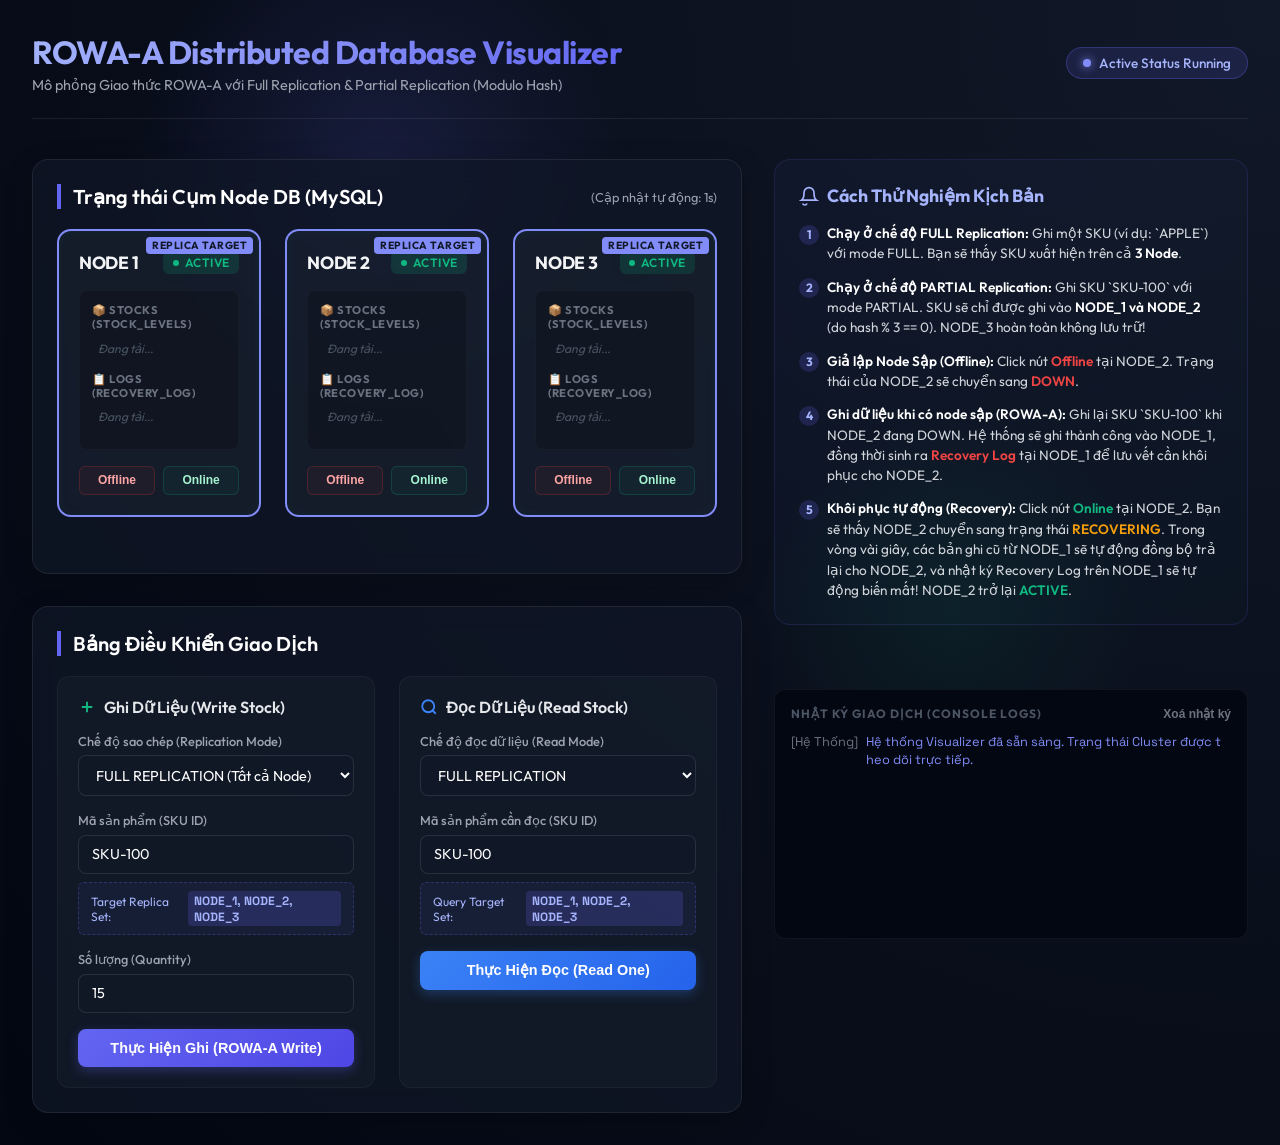
==== src/main/resources/static/index.html @ 4769892d "Handle Partial Replication and UI" ====
<!DOCTYPE html>
<html lang="vi">
<head>
    <meta charset="UTF-8">
    <meta name="viewport" content="width=device-width, initial-scale=1.0">
    <title>ROWA-A Distributed Database Visualizer</title>
    <link href="https://fonts.googleapis.com/css2?family=Outfit:wght@300;400;500;600;700&family=Space+Grotesk:wght@400;500;700&display=swap" rel="stylesheet">
    <style>
        :root {
            --bg-gradient: radial-gradient(circle at top right, #111827, #030712);
            --panel-bg: rgba(17, 24, 39, 0.7);
            --panel-border: rgba(255, 255, 255, 0.08);
            --glow-green: 0 0 20px rgba(16, 185, 129, 0.4);
            --glow-red: 0 0 20px rgba(239, 68, 68, 0.4);
            --glow-yellow: 0 0 20px rgba(245, 158, 11, 0.4);
            --color-active: #10b981;
            --color-down: #ef4444;
            --color-recovering: #f59e0b;
            --font-main: 'Outfit', sans-serif;
            --font-code: 'Space Grotesk', monospace;
        }

        * {
            box-sizing: border-box;
            margin: 0;
            padding: 0;
            transition: all 0.3s cubic-bezier(0.4, 0, 0.2, 1);
        }

        body {
            font-family: var(--font-main);
            background: var(--bg-gradient);
            color: #f3f4f6;
            min-height: 100vh;
            padding: 2rem;
            overflow-x: hidden;
        }

        /* Ambient glowing backgrounds */
        .ambient-glow {
            position: absolute;
            width: 500px;
            height: 500px;
            background: radial-gradient(circle, rgba(99, 102, 241, 0.15) 0%, rgba(99, 102, 241, 0) 70%);
            top: -10%;
            left: 10%;
            pointer-events: none;
            z-index: 0;
        }

        .ambient-glow-2 {
            position: absolute;
            width: 400px;
            height: 400px;
            background: radial-gradient(circle, rgba(16, 185, 129, 0.08) 0%, rgba(16, 185, 129, 0) 70%);
            bottom: 10%;
            right: 10%;
            pointer-events: none;
            z-index: 0;
        }

        .container {
            max-width: 1400px;
            margin: 0 auto;
            position: relative;
            z-index: 1;
        }

        /* Header */
        header {
            display: flex;
            justify-content: space-between;
            align-items: center;
            margin-bottom: 2.5rem;
            border-bottom: 1px solid var(--panel-border);
            padding-bottom: 1.5rem;
        }

        .logo-section h1 {
            font-size: 2rem;
            font-weight: 700;
            background: linear-gradient(135deg, #a5b4fc, #6366f1);
            -webkit-background-clip: text;
            -webkit-text-fill-color: transparent;
            letter-spacing: -0.5px;
            display: flex;
            align-items: center;
            gap: 0.5rem;
        }

        .logo-section p {
            font-size: 0.9rem;
            color: #9ca3af;
            margin-top: 0.25rem;
        }

        .badge-mode {
            background: rgba(99, 102, 241, 0.15);
            border: 1px solid rgba(99, 102, 241, 0.3);
            color: #a5b4fc;
            padding: 0.4rem 1rem;
            border-radius: 9999px;
            font-size: 0.85rem;
            font-weight: 500;
            display: flex;
            align-items: center;
            gap: 0.5rem;
        }

        .badge-mode::before {
            content: '';
            display: inline-block;
            width: 8px;
            height: 8px;
            background: #818cf8;
            border-radius: 50%;
            box-shadow: 0 0 10px #818cf8;
        }

        /* Grid Layout */
        .dashboard-grid {
            display: grid;
            grid-template-columns: 1fr;
            gap: 2rem;
        }

        @media (min-width: 1024px) {
            .dashboard-grid {
                grid-template-columns: 3fr 2fr;
            }
        }

        /* Panel Common */
        .panel {
            background: var(--panel-bg);
            border: 1px solid var(--panel-border);
            border-radius: 16px;
            backdrop-filter: blur(12px);
            padding: 1.5rem;
            box-shadow: 0 10px 30px rgba(0, 0, 0, 0.2);
        }

        .panel-title {
            font-size: 1.25rem;
            font-weight: 600;
            margin-bottom: 1.25rem;
            display: flex;
            align-items: center;
            justify-content: space-between;
            color: #ffffff;
            border-left: 4px solid #6366f1;
            padding-left: 0.75rem;
        }

        /* Node status cards */
        .nodes-container {
            display: grid;
            grid-template-columns: 1fr;
            gap: 1.5rem;
            margin-bottom: 2rem;
        }

        @media (min-width: 640px) {
            .nodes-container {
                grid-template-columns: repeat(3, 1fr);
            }
        }

        .node-card {
            background: rgba(31, 41, 55, 0.4);
            border: 1px solid rgba(255, 255, 255, 0.05);
            border-radius: 14px;
            padding: 1.25rem;
            position: relative;
            overflow: hidden;
            display: flex;
            flex-direction: column;
            gap: 1rem;
        }

        .node-card.replica-target {
            border: 2px solid #818cf8;
            box-shadow: 0 0 15px rgba(99, 102, 241, 0.2);
        }

        .node-card.replica-target::after {
            content: 'REPLICA TARGET';
            position: absolute;
            top: 6px;
            right: 6px;
            background: #818cf8;
            color: #111827;
            font-size: 0.65rem;
            font-weight: 700;
            padding: 2px 6px;
            border-radius: 4px;
            letter-spacing: 0.5px;
        }

        .node-header {
            display: flex;
            justify-content: space-between;
            align-items: center;
        }

        .node-name {
            font-weight: 700;
            font-size: 1.1rem;
            letter-spacing: -0.3px;
        }

        .status-badge {
            padding: 0.25rem 0.6rem;
            border-radius: 6px;
            font-size: 0.75rem;
            font-weight: 600;
            text-transform: uppercase;
            letter-spacing: 0.5px;
            display: inline-flex;
            align-items: center;
            gap: 0.35rem;
        }

        .status-badge::before {
            content: '';
            width: 6px;
            height: 6px;
            border-radius: 50%;
        }

        /* Dynamic classes based on state */
        .node-card.active {
            box-shadow: inset 0 0 12px rgba(16, 185, 129, 0.05);
        }
        .node-card.active .status-badge {
            background: rgba(16, 185, 129, 0.15);
            color: var(--color-active);
        }
        .node-card.active .status-badge::before {
            background: var(--color-active);
            box-shadow: var(--glow-green);
            animation: pulse-glow 2s infinite;
        }

        .node-card.down {
            box-shadow: inset 0 0 12px rgba(239, 68, 68, 0.05);
            border-color: rgba(239, 68, 68, 0.2);
        }
        .node-card.down .status-badge {
            background: rgba(239, 68, 68, 0.15);
            color: var(--color-down);
        }
        .node-card.down .status-badge::before {
            background: var(--color-down);
            box-shadow: var(--glow-red);
            animation: pulse-glow-red 1.5s infinite;
        }

        .node-card.recovering {
            box-shadow: inset 0 0 12px rgba(245, 158, 11, 0.05);
            border-color: rgba(245, 158, 11, 0.2);
        }
        .node-card.recovering .status-badge {
            background: rgba(245, 158, 11, 0.15);
            color: var(--color-recovering);
        }
        .node-card.recovering .status-badge::before {
            background: var(--color-recovering);
            box-shadow: var(--glow-yellow);
            animation: pulse-glow-yellow 1s infinite;
        }

        @keyframes pulse-glow {
            0% { transform: scale(0.9); opacity: 0.6; }
            50% { transform: scale(1.2); opacity: 1; box-shadow: 0 0 12px var(--color-active); }
            100% { transform: scale(0.9); opacity: 0.6; }
        }
        @keyframes pulse-glow-red {
            0% { transform: scale(0.9); opacity: 0.6; }
            50% { transform: scale(1.2); opacity: 1; box-shadow: 0 0 12px var(--color-down); }
            100% { transform: scale(0.9); opacity: 0.6; }
        }
        @keyframes pulse-glow-yellow {
            0% { transform: scale(0.9); opacity: 0.6; }
            50% { transform: scale(1.2); opacity: 1; box-shadow: 0 0 12px var(--color-recovering); }
            100% { transform: scale(0.9); opacity: 0.6; }
        }

        /* Inner databases preview */
        .node-db-view {
            background: rgba(0, 0, 0, 0.2);
            border-radius: 8px;
            padding: 0.75rem;
            max-height: 160px;
            overflow-y: auto;
            font-size: 0.8rem;
            border: 1px solid rgba(255, 255, 255, 0.03);
        }

        .db-section-title {
            font-size: 0.7rem;
            text-transform: uppercase;
            color: #6b7280;
            font-weight: 700;
            margin-bottom: 0.4rem;
            letter-spacing: 0.5px;
            display: flex;
            justify-content: space-between;
            align-items: center;
        }

        .db-list {
            list-style: none;
            display: flex;
            flex-direction: column;
            gap: 0.3rem;
            margin-bottom: 0.8rem;
        }

        .db-item {
            display: flex;
            justify-content: space-between;
            padding: 0.25rem 0.4rem;
            background: rgba(255, 255, 255, 0.02);
            border-radius: 4px;
            border-left: 2.5px solid #4b5563;
        }
        .db-item.stock-item {
            border-left-color: #3b82f6;
        }
        .db-item.log-item {
            border-left-color: #ef4444;
            background: rgba(239, 68, 68, 0.03);
        }

        .db-item span {
            font-family: var(--font-code);
        }

        .db-empty {
            color: #4b5563;
            font-style: italic;
            font-size: 0.75rem;
            padding: 0.2rem 0.4rem;
        }

        /* Action Buttons on Node Cards */
        .node-actions {
            display: grid;
            grid-template-columns: 1fr 1fr;
            gap: 0.5rem;
            margin-top: auto;
        }

        .btn-sim {
            padding: 0.4rem;
            border-radius: 6px;
            font-size: 0.75rem;
            font-weight: 600;
            cursor: pointer;
            border: 1px solid rgba(255, 255, 255, 0.08);
            background: rgba(255, 255, 255, 0.05);
            color: #e5e7eb;
        }

        .btn-sim:hover {
            background: rgba(255, 255, 255, 0.1);
        }

        .btn-sim.btn-offline {
            color: #fca5a5;
            background: rgba(239, 68, 68, 0.05);
            border-color: rgba(239, 68, 68, 0.2);
        }
        .btn-sim.btn-offline:hover {
            background: rgba(239, 68, 68, 0.15);
        }

        .btn-sim.btn-online {
            color: #a7f3d0;
            background: rgba(16, 185, 129, 0.05);
            border-color: rgba(16, 185, 129, 0.2);
        }
        .btn-sim.btn-online:hover {
            background: rgba(16, 185, 129, 0.15);
        }

        /* Input control panels */
        .ops-grid {
            display: grid;
            grid-template-columns: 1fr;
            gap: 1.5rem;
        }

        @media (min-width: 640px) {
            .ops-grid {
                grid-template-columns: 1fr 1fr;
            }
        }

        .op-card {
            background: rgba(31, 41, 55, 0.3);
            border: 1px solid rgba(255, 255, 255, 0.04);
            border-radius: 12px;
            padding: 1.25rem;
        }

        .op-title {
            font-size: 1rem;
            font-weight: 600;
            margin-bottom: 1rem;
            color: #e5e7eb;
            display: flex;
            align-items: center;
            gap: 0.5rem;
        }

        .form-group {
            margin-bottom: 1rem;
            position: relative;
        }

        .form-group label {
            display: block;
            font-size: 0.8rem;
            color: #9ca3af;
            margin-bottom: 0.4rem;
            font-weight: 500;
        }

        .form-control {
            width: 100%;
            background: rgba(17, 24, 39, 0.8);
            border: 1px solid rgba(255, 255, 255, 0.1);
            color: #ffffff;
            border-radius: 8px;
            padding: 0.6rem 0.8rem;
            font-family: var(--font-main);
            font-size: 0.9rem;
        }

        .form-control:focus {
            outline: none;
            border-color: #6366f1;
            box-shadow: 0 0 10px rgba(99, 102, 241, 0.2);
        }

        select.form-control {
            cursor: pointer;
        }

        /* Replica set preview helper */
        .replica-preview-info {
            font-size: 0.75rem;
            color: #a5b4fc;
            background: rgba(99, 102, 241, 0.08);
            border: 1px dashed rgba(99, 102, 241, 0.3);
            padding: 0.5rem 0.75rem;
            border-radius: 6px;
            margin-top: 0.5rem;
            display: flex;
            align-items: center;
            justify-content: space-between;
        }

        .replica-preview-info span.nodes-list {
            font-family: var(--font-code);
            font-weight: 700;
            background: rgba(99, 102, 241, 0.2);
            padding: 0.1rem 0.4rem;
            border-radius: 4px;
        }

        .btn-action {
            width: 100%;
            padding: 0.7rem;
            background: linear-gradient(135deg, #6366f1, #4f46e5);
            color: white;
            border: none;
            border-radius: 8px;
            font-weight: 600;
            font-size: 0.9rem;
            cursor: pointer;
            box-shadow: 0 4px 12px rgba(99, 102, 241, 0.3);
        }

        .btn-action:hover {
            transform: translateY(-1px);
            box-shadow: 0 6px 15px rgba(99, 102, 241, 0.4);
        }

        .btn-action:active {
            transform: translateY(1px);
        }

        /* Read Results Panel */
        .result-panel {
            margin-top: 1.25rem;
            background: rgba(0, 0, 0, 0.2);
            border-radius: 8px;
            padding: 1rem;
            border: 1px solid rgba(255, 255, 255, 0.03);
            display: none;
        }

        .result-panel.show {
            display: block;
            animation: fadeIn 0.4s ease;
        }

        @keyframes fadeIn {
            from { opacity: 0; transform: translateY(5px); }
            to { opacity: 1; transform: translateY(0); }
        }

        .result-row {
            display: flex;
            justify-content: space-between;
            margin-bottom: 0.5rem;
            font-size: 0.85rem;
            border-bottom: 1px solid rgba(255, 255, 255, 0.03);
            padding-bottom: 0.4rem;
        }

        .result-row:last-child {
            border-bottom: none;
            margin-bottom: 0;
            padding-bottom: 0;
        }

        .result-label {
            color: #9ca3af;
            font-weight: 500;
        }

        .result-value {
            color: #ffffff;
            font-weight: 600;
            font-family: var(--font-code);
        }
        .result-value.highlight-node {
            color: #a5b4fc;
            background: rgba(99, 102, 241, 0.15);
            padding: 0.1rem 0.4rem;
            border-radius: 4px;
        }

        /* Console log panel */
        .console-panel {
            margin-top: 2rem;
            background: #030712;
            border: 1px solid rgba(255, 255, 255, 0.05);
            border-radius: 12px;
            padding: 1rem;
            height: 250px;
            display: flex;
            flex-direction: column;
        }

        .console-header {
            font-size: 0.75rem;
            text-transform: uppercase;
            font-weight: 700;
            color: #4b5563;
            letter-spacing: 1px;
            margin-bottom: 0.75rem;
            display: flex;
            justify-content: space-between;
            align-items: center;
        }

        .btn-clear-console {
            background: none;
            border: none;
            color: #6b7280;
            cursor: pointer;
            font-size: 0.75rem;
            font-weight: 600;
        }

        .btn-clear-console:hover {
            color: #f3f4f6;
        }

        .console-output {
            flex: 1;
            overflow-y: auto;
            font-family: var(--font-code);
            font-size: 0.8rem;
            display: flex;
            flex-direction: column;
            gap: 0.4rem;
            padding-right: 0.5rem;
        }

        .console-line {
            display: flex;
            gap: 0.5rem;
            line-height: 1.4;
        }

        .console-timestamp {
            color: #6b7280;
            flex-shrink: 0;
        }

        .console-text {
            word-break: break-all;
        }

        .console-text.info { color: #818cf8; }
        .console-text.success { color: #34d399; }
        .console-text.warn { color: #fbbf24; }
        .console-text.error { color: #f87171; }

        /* Guide instructions card */
        .guide-card {
            background: linear-gradient(135deg, rgba(99, 102, 241, 0.05) 0%, rgba(16, 185, 129, 0.02) 100%);
            border: 1px solid rgba(99, 102, 241, 0.15);
            border-radius: 16px;
            padding: 1.5rem;
            height: fit-content;
        }

        .guide-card h3 {
            font-size: 1.1rem;
            margin-bottom: 1rem;
            display: flex;
            align-items: center;
            gap: 0.5rem;
            color: #a5b4fc;
        }

        .guide-steps {
            display: flex;
            flex-direction: column;
            gap: 0.8rem;
            font-size: 0.85rem;
            line-height: 1.5;
            color: #d1d5db;
        }

        .guide-step-item {
            display: flex;
            gap: 0.5rem;
        }

        .guide-num {
            background: rgba(99, 102, 241, 0.2);
            color: #a5b4fc;
            width: 20px;
            height: 20px;
            border-radius: 50%;
            display: flex;
            align-items: center;
            justify-content: center;
            font-size: 0.75rem;
            font-weight: 700;
            flex-shrink: 0;
            margin-top: 0.1rem;
        }

        .highlight-bold {
            color: #ffffff;
            font-weight: 600;
        }
    </style>
</head>
<body>
    <div class="ambient-glow"></div>
    <div class="ambient-glow-2"></div>

    <div class="container">
        <header>
            <div class="logo-section">
                <h1>ROWA-A Distributed Database Visualizer</h1>
                <p>Mô phỏng Giao thức ROWA-A với Full Replication & Partial Replication (Modulo Hash)</p>
            </div>
            <div class="badge-mode">Active Status Running</div>
        </header>

        <div class="dashboard-grid">
            <!-- Left Side: Cluster map & Operations -->
            <div style="display: flex; flex-direction: column; gap: 2rem;">
                
                <!-- Database Node status -->
                <div class="panel">
                    <div class="panel-title">
                        <span>Trạng thái Cụm Node DB (MySQL)</span>
                        <span style="font-size: 0.8rem; font-weight: normal; color: #9ca3af;">(Cập nhật tự động: 1s)</span>
                    </div>

                    <div class="nodes-container">
                        <!-- Node 1 -->
                        <div class="node-card active" id="card-NODE_1">
                            <div class="node-header">
                                <span class="node-name">NODE 1</span>
                                <span class="status-badge">Active</span>
                            </div>
                            <div class="node-db-view">
                                <div class="db-section-title">📦 Stocks (stock_levels)</div>
                                <ul class="db-list" id="stocks-NODE_1">
                                    <li class="db-empty">Đang tải...</li>
                                </ul>
                                <div class="db-section-title">📋 Logs (recovery_log)</div>
                                <ul class="db-list" id="logs-NODE_1">
                                    <li class="db-empty">Đang tải...</li>
                                </ul>
                            </div>
                            <div class="node-actions">
                                <button class="btn-sim btn-offline" onclick="nodeOffline('NODE_1')">Offline</button>
                                <button class="btn-sim btn-online" onclick="nodeOnline('NODE_1')">Online</button>
                            </div>
                        </div>

                        <!-- Node 2 -->
                        <div class="node-card active" id="card-NODE_2">
                            <div class="node-header">
                                <span class="node-name">NODE 2</span>
                                <span class="status-badge">Active</span>
                            </div>
                            <div class="node-db-view">
                                <div class="db-section-title">📦 Stocks (stock_levels)</div>
                                <ul class="db-list" id="stocks-NODE_2">
                                    <li class="db-empty">Đang tải...</li>
                                </ul>
                                <div class="db-section-title">📋 Logs (recovery_log)</div>
                                <ul class="db-list" id="logs-NODE_2">
                                    <li class="db-empty">Đang tải...</li>
                                </ul>
                            </div>
                            <div class="node-actions">
                                <button class="btn-sim btn-offline" onclick="nodeOffline('NODE_2')">Offline</button>
                                <button class="btn-sim btn-online" onclick="nodeOnline('NODE_2')">Online</button>
                            </div>
                        </div>

                        <!-- Node 3 -->
                        <div class="node-card active" id="card-NODE_3">
                            <div class="node-header">
                                <span class="node-name">NODE 3</span>
                                <span class="status-badge">Active</span>
                            </div>
                            <div class="node-db-view">
                                <div class="db-section-title">📦 Stocks (stock_levels)</div>
                                <ul class="db-list" id="stocks-NODE_3">
                                    <li class="db-empty">Đang tải...</li>
                                </ul>
                                <div class="db-section-title">📋 Logs (recovery_log)</div>
                                <ul class="db-list" id="logs-NODE_3">
                                    <li class="db-empty">Đang tải...</li>
                                </ul>
                            </div>
                            <div class="node-actions">
                                <button class="btn-sim btn-offline" onclick="nodeOffline('NODE_3')">Offline</button>
                                <button class="btn-sim btn-online" onclick="nodeOnline('NODE_3')">Online</button>
                            </div>
                        </div>
                    </div>
                </div>

                <!-- Operations center -->
                <div class="panel">
                    <div class="panel-title">Bảng Điều Khiển Giao Dịch</div>
                    
                    <div class="ops-grid">
                        <!-- Write operations -->
                        <div class="op-card">
                            <div class="op-title">
                                <svg width="18" height="18" viewBox="0 0 24 24" fill="none" stroke="#10b981" stroke-width="2.5"><path d="M12 5v14M5 12h14"/></svg>
                                <span>Ghi Dữ Liệu (Write Stock)</span>
                            </div>
                            
                            <div class="form-group">
                                <label>Chế độ sao chép (Replication Mode)</label>
                                <select class="form-control" id="write-mode" onchange="updateReplicaPreviews()">
                                    <option value="FULL">FULL REPLICATION (Tất cả Node)</option>
                                    <option value="PARTIAL">PARTIAL REPLICATION (2/3 Node - Modulo Hash)</option>
                                </select>
                            </div>

                            <div class="form-group">
                                <label>Mã sản phẩm (SKU ID)</label>
                                <input type="text" class="form-control" id="write-sku" placeholder="Ví dụ: SKU-100, APPLE, SAMSUNG" value="SKU-100" onkeyup="updateReplicaPreviews()">
                                <div class="replica-preview-info">
                                    <span>Target Replica Set:</span>
                                    <span class="nodes-list" id="write-replica-preview">NODE_1, NODE_2, NODE_3</span>
                                </div>
                            </div>

                            <div class="form-group">
                                <label>Số lượng (Quantity)</label>
                                <input type="number" class="form-control" id="write-quantity" placeholder="Số lượng sản phẩm" value="15">
                            </div>

                            <button class="btn-action" onclick="performWrite()">Thực Hiện Ghi (ROWA-A Write)</button>
                        </div>

                        <!-- Read operations -->
                        <div class="op-card">
                            <div class="op-title">
                                <svg width="18" height="18" viewBox="0 0 24 24" fill="none" stroke="#3b82f6" stroke-width="2.5"><circle cx="11" cy="11" r="8"/><path d="m21 21-4.3-4.3"/></svg>
                                <span>Đọc Dữ Liệu (Read Stock)</span>
                            </div>

                            <div class="form-group">
                                <label>Chế độ đọc dữ liệu (Read Mode)</label>
                                <select class="form-control" id="read-mode" onchange="updateReplicaPreviews()">
                                    <option value="FULL">FULL REPLICATION</option>
                                    <option value="PARTIAL">PARTIAL REPLICATION</option>
                                </select>
                            </div>

                            <div class="form-group">
                                <label>Mã sản phẩm cần đọc (SKU ID)</label>
                                <input type="text" class="form-control" id="read-sku" placeholder="Nhập SKU sản phẩm" value="SKU-100" onkeyup="updateReplicaPreviews()">
                                <div class="replica-preview-info">
                                    <span>Query Target Set:</span>
                                    <span class="nodes-list" id="read-replica-preview">NODE_1, NODE_2, NODE_3</span>
                                </div>
                            </div>

                            <button class="btn-action" style="background: linear-gradient(135deg, #3b82f6, #2563eb); box-shadow: 0 4px 12px rgba(59, 130, 246, 0.3);" onclick="performRead()">Thực Hiện Đọc (Read One)</button>

                            <div class="result-panel" id="read-results">
                                <div class="result-row">
                                    <span class="result-label">Mã SKU:</span>
                                    <span class="result-value" id="res-sku">-</span>
                                </div>
                                <div class="result-row">
                                    <span class="result-label">Số lượng trong kho:</span>
                                    <span class="result-value" id="res-qty">-</span>
                                </div>
                                <div class="result-row">
                                    <span class="result-label">Warehouse ID:</span>
                                    <span class="result-value" id="res-wh">-</span>
                                </div>
                                <div class="result-row">
                                    <span class="result-label">Phục vụ bởi Node:</span>
                                    <span class="result-value highlight-node" id="res-node">-</span>
                                </div>
                                <div class="result-row">
                                    <span class="result-label">Replica Set thiết kế:</span>
                                    <span class="result-value" id="res-replicas" style="color: #a5b4fc;">-</span>
                                </div>
                                <div class="result-row">
                                    <span class="result-label">Lưu thực tế tại các node:</span>
                                    <span class="result-value" id="res-actual" style="color: #34d399;">-</span>
                                </div>
                            </div>
                        </div>
                    </div>
                </div>

            </div>

            <!-- Right Side: Guide Instructions & System Console logs -->
            <div style="display: flex; flex-direction: column; gap: 2rem;">
                
                <!-- Guide card -->
                <div class="guide-card">
                    <h3>
                        <svg width="20" height="20" viewBox="0 0 24 24" fill="none" stroke="#a5b4fc" stroke-width="2"><path d="M18 8A6 6 0 0 0 6 8c0 7-3 9-3 9h18s-3-2-3-9m-13.73 13a3 3 0 0 0 5.46 0"/></svg>
                        <span>Cách Thử Nghiệm Kịch Bản</span>
                    </h3>
                    <div class="guide-steps">
                        <div class="guide-step-item">
                            <span class="guide-num">1</span>
                            <div>
                                <span class="highlight-bold">Chạy ở chế độ FULL Replication:</span> Ghi một SKU (ví dụ: `APPLE`) với mode FULL. Bạn sẽ thấy SKU xuất hiện trên cả <span class="highlight-bold">3 Node</span>.
                            </div>
                        </div>
                        <div class="guide-step-item">
                            <span class="guide-num">2</span>
                            <div>
                                <span class="highlight-bold">Chạy ở chế độ PARTIAL Replication:</span> Ghi SKU `SKU-100` với mode PARTIAL. SKU sẽ chỉ được ghi vào <span class="highlight-bold">NODE_1 và NODE_2</span> (do hash % 3 == 0). NODE_3 hoàn toàn không lưu trữ!
                            </div>
                        </div>
                        <div class="guide-step-item">
                            <span class="guide-num">3</span>
                            <div>
                                <span class="highlight-bold">Giả lập Node Sập (Offline):</span> Click nút <span class="highlight-bold" style="color: var(--color-down);">Offline</span> tại NODE_2. Trạng thái của NODE_2 sẽ chuyển sang <span class="highlight-bold" style="color: var(--color-down);">DOWN</span>.
                            </div>
                        </div>
                        <div class="guide-step-item">
                            <span class="guide-num">4</span>
                            <div>
                                <span class="highlight-bold">Ghi dữ liệu khi có node sập (ROWA-A):</span> Ghi lại SKU `SKU-100` khi NODE_2 đang DOWN. Hệ thống sẽ ghi thành công vào NODE_1, đồng thời sinh ra <span class="highlight-bold" style="color: var(--color-down);">Recovery Log</span> tại NODE_1 để lưu vết cần khôi phục cho NODE_2.
                            </div>
                        </div>
                        <div class="guide-step-item">
                            <span class="guide-num">5</span>
                            <div>
                                <span class="highlight-bold">Khôi phục tự động (Recovery):</span> Click nút <span class="highlight-bold" style="color: var(--color-active);">Online</span> tại NODE_2. Bạn sẽ thấy NODE_2 chuyển sang trạng thái <span class="highlight-bold" style="color: var(--color-recovering);">RECOVERING</span>. Trong vòng vài giây, các bản ghi cũ từ NODE_1 sẽ tự động đồng bộ trả lại cho NODE_2, và nhật ký Recovery Log trên NODE_1 sẽ tự động biến mất! NODE_2 trở lại <span class="highlight-bold" style="color: var(--color-active);">ACTIVE</span>.
                            </div>
                        </div>
                    </div>
                </div>

                <!-- Console console logs -->
                <div class="console-panel">
                    <div class="console-header">
                        <span>Nhật ký Giao dịch (Console Logs)</span>
                        <button class="btn-clear-console" onclick="clearConsole()">Xoá nhật ký</button>
                    </div>
                    <div class="console-output" id="console-output">
                        <div class="console-line">
                            <span class="console-timestamp">[Hệ Thống]</span>
                            <span class="console-text info">Hệ thống Visualizer đã sẵn sàng. Trạng thái Cluster được theo dõi trực tiếp.</span>
                        </div>
                    </div>
                </div>

            </div>
        </div>
    </div>

    <script>
        // JS SKU consistent/modulo hashing to match backend
        function getSkuHash(sku) {
            let hash = 0;
            if (!sku || sku.trim() === "") return 0;
            for (let i = 0; i < sku.length; i++) {
                let char = sku.charCodeAt(i);
                hash = ((hash << 5) - hash) + char;
                hash = hash & hash;
            }
            return Math.abs(hash);
        }

        function getReplicaSet(sku, mode) {
            if (mode === "PARTIAL") {
                if (!sku) return ["NODE_1", "NODE_2"];
                let hash = getSkuHash(sku);
                let subset = hash % 3;
                if (subset === 0) return ["NODE_1", "NODE_2"];
                if (subset === 1) return ["NODE_2", "NODE_3"];
                return ["NODE_3", "NODE_1"];
            } else {
                return ["NODE_1", "NODE_2", "NODE_3"];
            }
        }

        // Live calculation of replica set target on typing
        function updateReplicaPreviews() {
            // Write input preview
            const writeSku = document.getElementById('write-sku').value;
            const writeMode = document.getElementById('write-mode').value;
            const writeReplicas = getReplicaSet(writeSku, writeMode);
            document.getElementById('write-replica-preview').innerText = writeReplicas.join(', ');

            // Read input preview
            const readSku = document.getElementById('read-sku').value;
            const readMode = document.getElementById('read-mode').value;
            const readReplicas = getReplicaSet(readSku, readMode);
            document.getElementById('read-replica-preview').innerText = readReplicas.join(', ');

            // Visual indicator of targeted nodes
            document.querySelectorAll('.node-card').forEach(card => {
                card.classList.remove('replica-target');
            });
            writeReplicas.forEach(nodeId => {
                const card = document.getElementById('card-' + nodeId);
                if (card) card.classList.add('replica-target');
            });
        }

        // Logging helper
        function logToConsole(message, type = 'info') {
            const output = document.getElementById('console-output');
            const now = new Date();
            const timestamp = `[${now.getHours().toString().padStart(2, '0')}:${now.getMinutes().toString().padStart(2, '0')}:${now.getSeconds().toString().padStart(2, '0')}]`;
            
            const line = document.createElement('div');
            line.className = 'console-line';
            line.innerHTML = `
                <span class="console-timestamp">${timestamp}</span>
                <span class="console-text ${type}">${message}</span>
            `;
            
            output.appendChild(line);
            output.scrollTop = output.scrollHeight;
        }

        function clearConsole() {
            document.getElementById('console-output').innerHTML = '';
            logToConsole('Đã xoá console.', 'info');
        }

        // Simulating node status
        async function nodeOffline(nodeId) {
            try {
                const response = await fetch(`/api/node/offline/${nodeId}`, { method: 'POST' });
                const msg = await response.text();
                logToConsole(msg, 'warn');
                fetchStatus();
            } catch (err) {
                logToConsole(`Lỗi khi tắt node ${nodeId}: ${err.message}`, 'error');
            }
        }

        async function nodeOnline(nodeId) {
            try {
                const response = await fetch(`/api/node/online/${nodeId}`, { method: 'POST' });
                const msg = await response.text();
                logToConsole(msg, 'success');
                fetchStatus();
            } catch (err) {
                logToConsole(`Lỗi khi mở lại node ${nodeId}: ${err.message}`, 'error');
            }
        }

        // Operations
        async function performWrite() {
            const sku = document.getElementById('write-sku').value;
            const quantity = document.getElementById('write-quantity').value;
            const mode = document.getElementById('write-mode').value;

            if (!sku || !quantity) {
                logToConsole('Thiếu thông tin SKU hoặc số lượng để ghi.', 'error');
                return;
            }

            logToConsole(`🚀 Đang gửi yêu cầu ghi Stock: SKU = ${sku}, Qty = ${quantity}, Mode = ${mode}...`, 'info');

            try {
                const response = await fetch(`/api/stock?sku=${encodeURIComponent(sku)}&quantity=${quantity}&replicationMode=${mode}`, {
                    method: 'POST'
                });

                if (response.ok) {
                    const text = await response.text();
                    logToConsole(`✅ Thành công: ${text}`, 'success');
                } else {
                    const errText = await response.text();
                    logToConsole(`❌ Ghi thất bại: ${errText || 'Lỗi không xác định'}`, 'error');
                }
            } catch (err) {
                logToConsole(`❌ Lỗi kết nối máy chủ: ${err.message}`, 'error');
            }
            fetchStatus();
        }

        async function performRead() {
            const sku = document.getElementById('read-sku').value;
            const mode = document.getElementById('read-mode').value;

            if (!sku) {
                logToConsole('Thiếu mã SKU để đọc.', 'error');
                return;
            }

            logToConsole(`🔍 Đang gửi yêu cầu đọc Stock: SKU = ${sku}, Mode = ${mode}...`, 'info');

            try {
                const response = await fetch(`/api/stock/${encodeURIComponent(sku)}?replicationMode=${mode}`);

                if (response.ok) {
                    const data = await response.json();
                    logToConsole(`✅ Đọc thành công! SKU = ${data.sku}, Qty = ${data.quantity}, Served by = ${data.servedByNode}`, 'success');
                    
                    document.getElementById('res-sku').innerText = data.sku;
                    document.getElementById('res-qty').innerText = data.quantity;
                    document.getElementById('res-wh').innerText = data.warehouseId;
                    document.getElementById('res-node').innerText = data.servedByNode;
                    document.getElementById('res-replicas').innerText = (data.replicaSet || []).join(', ');
                    document.getElementById('res-actual').innerText = (data.actualNodes || []).join(', ');
                    
                    document.getElementById('read-results').classList.add('show');
                } else {
                    const errText = await response.text();
                    logToConsole(`❌ Đọc thất bại: ${errText || 'Lỗi không xác định'}`, 'error');
                    document.getElementById('read-results').classList.remove('show');
                }
            } catch (err) {
                logToConsole(`❌ Lỗi kết nối máy chủ: ${err.message}`, 'error');
                document.getElementById('read-results').classList.remove('show');
            }
        }

        // Periodic Status Polling
        async function fetchStatus() {
            try {
                const res = await fetch('/api/status');
                const statusMap = await res.json();

                for (const nodeId of ['NODE_1', 'NODE_2', 'NODE_3']) {
                    const card = document.getElementById(`card-${nodeId}`);
                    const statusText = statusMap[nodeId] || 'DOWN';

                    // Update class names and badges
                    card.className = `node-card ${statusText.toLowerCase()}`;
                    card.querySelector('.status-badge').innerText = statusText;

                    // Fetch actual database stocks on that node
                    fetchNodeStocks(nodeId);
                    // Fetch actual database logs on that node
                    fetchNodeLogs(nodeId);
                }
                updateReplicaPreviews();
            } catch (err) {
                // Ignore silent polling network errors
            }
        }

        async function fetchNodeStocks(nodeId) {
            try {
                const res = await fetch(`/api/node/stocks/${nodeId}`);
                if (!res.ok) throw new Error();
                const stocks = await res.json();

                const container = document.getElementById(`stocks-${nodeId}`);
                if (stocks.length === 0) {
                    container.innerHTML = '<li class="db-empty">Không có sản phẩm</li>';
                } else {
                    container.innerHTML = stocks.map(item => `
                        <li class="db-item stock-item">
                            <span>${item.sku}</span>
                            <span><b>${item.quantity}</b></span>
                        </li>
                    `).join('');
                }
            } catch (e) {
                document.getElementById(`stocks-${nodeId}`).innerHTML = '<li class="db-empty" style="color:var(--color-down);">Offline (Không thể kết nối)</li>';
            }
        }

        async function fetchNodeLogs(nodeId) {
            try {
                const res = await fetch(`/api/node/logs/${nodeId}`);
                if (!res.ok) throw new Error();
                const logs = await res.json();

                const container = document.getElementById(`logs-${nodeId}`);
                if (logs.length === 0) {
                    container.innerHTML = '<li class="db-empty">Không có nhật ký</li>';
                } else {
                    container.innerHTML = logs.map(item => `
                        <li class="db-item log-item">
                            <span style="font-size: 0.75rem;">👉 ${item.targetNode}</span>
                            <span style="font-size: 0.75rem;"><b>${item.sku} (${item.quantity})</b></span>
                        </li>
                    `).join('');
                }
            } catch (e) {
                document.getElementById(`logs-${nodeId}`).innerHTML = '<li class="db-empty" style="color:var(--color-down);">Offline (Không thể kết nối)</li>';
            }
        }

        // Initialize and start polling
        updateReplicaPreviews();
        fetchStatus();
        setInterval(fetchStatus, 1500); // Poll status every 1.5 seconds
    </script>
</body>
</html>
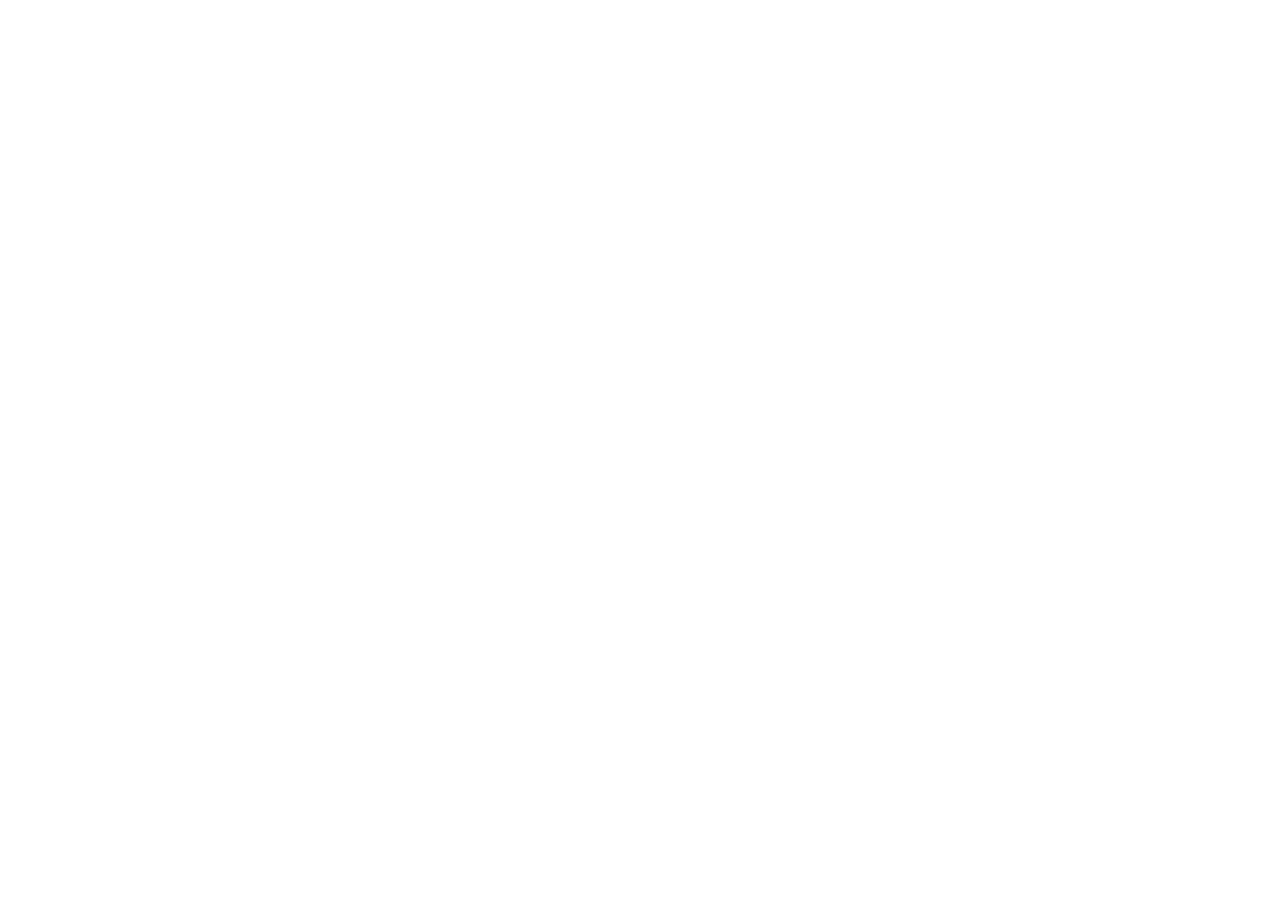
==== commit 463a7557: "Add Read repair, Add version, Add read mode" ====
--- a/src/main/resources/static/index.html
+++ b/src/main/resources/static/index.html
@@ -1,1156 +1,14 @@
 <!DOCTYPE html>
 <html lang="vi">
-<head>
-    <meta charset="UTF-8">
-    <meta name="viewport" content="width=device-width, initial-scale=1.0">
+  <head>
+    <meta charset="UTF-8" />
+    <meta name="viewport" content="width=device-width, initial-scale=1.0" />
     <title>ROWA-A Distributed Database Visualizer</title>
-    <link href="https://fonts.googleapis.com/css2?family=Outfit:wght@300;400;500;600;700&family=Space+Grotesk:wght@400;500;700&display=swap" rel="stylesheet">
-    <style>
-        :root {
-            --bg-gradient: radial-gradient(circle at top right, #111827, #030712);
-            --panel-bg: rgba(17, 24, 39, 0.7);
-            --panel-border: rgba(255, 255, 255, 0.08);
-            --glow-green: 0 0 20px rgba(16, 185, 129, 0.4);
-            --glow-red: 0 0 20px rgba(239, 68, 68, 0.4);
-            --glow-yellow: 0 0 20px rgba(245, 158, 11, 0.4);
-            --color-active: #10b981;
-            --color-down: #ef4444;
-            --color-recovering: #f59e0b;
-            --font-main: 'Outfit', sans-serif;
-            --font-code: 'Space Grotesk', monospace;
-        }
-
-        * {
-            box-sizing: border-box;
-            margin: 0;
-            padding: 0;
-            transition: all 0.3s cubic-bezier(0.4, 0, 0.2, 1);
-        }
-
-        body {
-            font-family: var(--font-main);
-            background: var(--bg-gradient);
-            color: #f3f4f6;
-            min-height: 100vh;
-            padding: 2rem;
-            overflow-x: hidden;
-        }
-
-        /* Ambient glowing backgrounds */
-        .ambient-glow {
-            position: absolute;
-            width: 500px;
-            height: 500px;
-            background: radial-gradient(circle, rgba(99, 102, 241, 0.15) 0%, rgba(99, 102, 241, 0) 70%);
-            top: -10%;
-            left: 10%;
-            pointer-events: none;
-            z-index: 0;
-        }
-
-        .ambient-glow-2 {
-            position: absolute;
-            width: 400px;
-            height: 400px;
-            background: radial-gradient(circle, rgba(16, 185, 129, 0.08) 0%, rgba(16, 185, 129, 0) 70%);
-            bottom: 10%;
-            right: 10%;
-            pointer-events: none;
-            z-index: 0;
-        }
-
-        .container {
-            max-width: 1400px;
-            margin: 0 auto;
-            position: relative;
-            z-index: 1;
-        }
-
-        /* Header */
-        header {
-            display: flex;
-            justify-content: space-between;
-            align-items: center;
-            margin-bottom: 2.5rem;
-            border-bottom: 1px solid var(--panel-border);
-            padding-bottom: 1.5rem;
-        }
-
-        .logo-section h1 {
-            font-size: 2rem;
-            font-weight: 700;
-            background: linear-gradient(135deg, #a5b4fc, #6366f1);
-            -webkit-background-clip: text;
-            -webkit-text-fill-color: transparent;
-            letter-spacing: -0.5px;
-            display: flex;
-            align-items: center;
-            gap: 0.5rem;
-        }
-
-        .logo-section p {
-            font-size: 0.9rem;
-            color: #9ca3af;
-            margin-top: 0.25rem;
-        }
-
-        .badge-mode {
-            background: rgba(99, 102, 241, 0.15);
-            border: 1px solid rgba(99, 102, 241, 0.3);
-            color: #a5b4fc;
-            padding: 0.4rem 1rem;
-            border-radius: 9999px;
-            font-size: 0.85rem;
-            font-weight: 500;
-            display: flex;
-            align-items: center;
-            gap: 0.5rem;
-        }
-
-        .badge-mode::before {
-            content: '';
-            display: inline-block;
-            width: 8px;
-            height: 8px;
-            background: #818cf8;
-            border-radius: 50%;
-            box-shadow: 0 0 10px #818cf8;
-        }
-
-        /* Grid Layout */
-        .dashboard-grid {
-            display: grid;
-            grid-template-columns: 1fr;
-            gap: 2rem;
-        }
-
-        @media (min-width: 1024px) {
-            .dashboard-grid {
-                grid-template-columns: 3fr 2fr;
-            }
-        }
-
-        /* Panel Common */
-        .panel {
-            background: var(--panel-bg);
-            border: 1px solid var(--panel-border);
-            border-radius: 16px;
-            backdrop-filter: blur(12px);
-            padding: 1.5rem;
-            box-shadow: 0 10px 30px rgba(0, 0, 0, 0.2);
-        }
-
-        .panel-title {
-            font-size: 1.25rem;
-            font-weight: 600;
-            margin-bottom: 1.25rem;
-            display: flex;
-            align-items: center;
-            justify-content: space-between;
-            color: #ffffff;
-            border-left: 4px solid #6366f1;
-            padding-left: 0.75rem;
-        }
-
-        /* Node status cards */
-        .nodes-container {
-            display: grid;
-            grid-template-columns: 1fr;
-            gap: 1.5rem;
-            margin-bottom: 2rem;
-        }
-
-        @media (min-width: 640px) {
-            .nodes-container {
-                grid-template-columns: repeat(3, 1fr);
-            }
-        }
-
-        .node-card {
-            background: rgba(31, 41, 55, 0.4);
-            border: 1px solid rgba(255, 255, 255, 0.05);
-            border-radius: 14px;
-            padding: 1.25rem;
-            position: relative;
-            overflow: hidden;
-            display: flex;
-            flex-direction: column;
-            gap: 1rem;
-        }
-
-        .node-card.replica-target {
-            border: 2px solid #818cf8;
-            box-shadow: 0 0 15px rgba(99, 102, 241, 0.2);
-        }
-
-        .node-card.replica-target::after {
-            content: 'REPLICA TARGET';
-            position: absolute;
-            top: 6px;
-            right: 6px;
-            background: #818cf8;
-            color: #111827;
-            font-size: 0.65rem;
-            font-weight: 700;
-            padding: 2px 6px;
-            border-radius: 4px;
-            letter-spacing: 0.5px;
-        }
-
-        .node-header {
-            display: flex;
-            justify-content: space-between;
-            align-items: center;
-        }
-
-        .node-name {
-            font-weight: 700;
-            font-size: 1.1rem;
-            letter-spacing: -0.3px;
-        }
-
-        .status-badge {
-            padding: 0.25rem 0.6rem;
-            border-radius: 6px;
-            font-size: 0.75rem;
-            font-weight: 600;
-            text-transform: uppercase;
-            letter-spacing: 0.5px;
-            display: inline-flex;
-            align-items: center;
-            gap: 0.35rem;
-        }
-
-        .status-badge::before {
-            content: '';
-            width: 6px;
-            height: 6px;
-            border-radius: 50%;
-        }
-
-        /* Dynamic classes based on state */
-        .node-card.active {
-            box-shadow: inset 0 0 12px rgba(16, 185, 129, 0.05);
-        }
-        .node-card.active .status-badge {
-            background: rgba(16, 185, 129, 0.15);
-            color: var(--color-active);
-        }
-        .node-card.active .status-badge::before {
-            background: var(--color-active);
-            box-shadow: var(--glow-green);
-            animation: pulse-glow 2s infinite;
-        }
-
-        .node-card.down {
-            box-shadow: inset 0 0 12px rgba(239, 68, 68, 0.05);
-            border-color: rgba(239, 68, 68, 0.2);
-        }
-        .node-card.down .status-badge {
-            background: rgba(239, 68, 68, 0.15);
-            color: var(--color-down);
-        }
-        .node-card.down .status-badge::before {
-            background: var(--color-down);
-            box-shadow: var(--glow-red);
-            animation: pulse-glow-red 1.5s infinite;
-        }
-
-        .node-card.recovering {
-            box-shadow: inset 0 0 12px rgba(245, 158, 11, 0.05);
-            border-color: rgba(245, 158, 11, 0.2);
-        }
-        .node-card.recovering .status-badge {
-            background: rgba(245, 158, 11, 0.15);
-            color: var(--color-recovering);
-        }
-        .node-card.recovering .status-badge::before {
-            background: var(--color-recovering);
-            box-shadow: var(--glow-yellow);
-            animation: pulse-glow-yellow 1s infinite;
-        }
-
-        @keyframes pulse-glow {
-            0% { transform: scale(0.9); opacity: 0.6; }
-            50% { transform: scale(1.2); opacity: 1; box-shadow: 0 0 12px var(--color-active); }
-            100% { transform: scale(0.9); opacity: 0.6; }
-        }
-        @keyframes pulse-glow-red {
-            0% { transform: scale(0.9); opacity: 0.6; }
-            50% { transform: scale(1.2); opacity: 1; box-shadow: 0 0 12px var(--color-down); }
-            100% { transform: scale(0.9); opacity: 0.6; }
-        }
-        @keyframes pulse-glow-yellow {
-            0% { transform: scale(0.9); opacity: 0.6; }
-            50% { transform: scale(1.2); opacity: 1; box-shadow: 0 0 12px var(--color-recovering); }
-            100% { transform: scale(0.9); opacity: 0.6; }
-        }
-
-        /* Inner databases preview */
-        .node-db-view {
-            background: rgba(0, 0, 0, 0.2);
-            border-radius: 8px;
-            padding: 0.75rem;
-            max-height: 160px;
-            overflow-y: auto;
-            font-size: 0.8rem;
-            border: 1px solid rgba(255, 255, 255, 0.03);
-        }
-
-        .db-section-title {
-            font-size: 0.7rem;
-            text-transform: uppercase;
-            color: #6b7280;
-            font-weight: 700;
-            margin-bottom: 0.4rem;
-            letter-spacing: 0.5px;
-            display: flex;
-            justify-content: space-between;
-            align-items: center;
-        }
-
-        .db-list {
-            list-style: none;
-            display: flex;
-            flex-direction: column;
-            gap: 0.3rem;
-            margin-bottom: 0.8rem;
-        }
-
-        .db-item {
-            display: flex;
-            justify-content: space-between;
-            padding: 0.25rem 0.4rem;
-            background: rgba(255, 255, 255, 0.02);
-            border-radius: 4px;
-            border-left: 2.5px solid #4b5563;
-        }
-        .db-item.stock-item {
-            border-left-color: #3b82f6;
-        }
-        .db-item.log-item {
-            border-left-color: #ef4444;
-            background: rgba(239, 68, 68, 0.03);
-        }
-
-        .db-item span {
-            font-family: var(--font-code);
-        }
-
-        .db-empty {
-            color: #4b5563;
-            font-style: italic;
-            font-size: 0.75rem;
-            padding: 0.2rem 0.4rem;
-        }
-
-        /* Action Buttons on Node Cards */
-        .node-actions {
-            display: grid;
-            grid-template-columns: 1fr 1fr;
-            gap: 0.5rem;
-            margin-top: auto;
-        }
-
-        .btn-sim {
-            padding: 0.4rem;
-            border-radius: 6px;
-            font-size: 0.75rem;
-            font-weight: 600;
-            cursor: pointer;
-            border: 1px solid rgba(255, 255, 255, 0.08);
-            background: rgba(255, 255, 255, 0.05);
-            color: #e5e7eb;
-        }
-
-        .btn-sim:hover {
-            background: rgba(255, 255, 255, 0.1);
-        }
-
-        .btn-sim.btn-offline {
-            color: #fca5a5;
-            background: rgba(239, 68, 68, 0.05);
-            border-color: rgba(239, 68, 68, 0.2);
-        }
-        .btn-sim.btn-offline:hover {
-            background: rgba(239, 68, 68, 0.15);
-        }
-
-        .btn-sim.btn-online {
-            color: #a7f3d0;
-            background: rgba(16, 185, 129, 0.05);
-            border-color: rgba(16, 185, 129, 0.2);
-        }
-        .btn-sim.btn-online:hover {
-            background: rgba(16, 185, 129, 0.15);
-        }
-
-        /* Input control panels */
-        .ops-grid {
-            display: grid;
-            grid-template-columns: 1fr;
-            gap: 1.5rem;
-        }
-
-        @media (min-width: 640px) {
-            .ops-grid {
-                grid-template-columns: 1fr 1fr;
-            }
-        }
-
-        .op-card {
-            background: rgba(31, 41, 55, 0.3);
-            border: 1px solid rgba(255, 255, 255, 0.04);
-            border-radius: 12px;
-            padding: 1.25rem;
-        }
-
-        .op-title {
-            font-size: 1rem;
-            font-weight: 600;
-            margin-bottom: 1rem;
-            color: #e5e7eb;
-            display: flex;
-            align-items: center;
-            gap: 0.5rem;
-        }
-
-        .form-group {
-            margin-bottom: 1rem;
-            position: relative;
-        }
-
-        .form-group label {
-            display: block;
-            font-size: 0.8rem;
-            color: #9ca3af;
-            margin-bottom: 0.4rem;
-            font-weight: 500;
-        }
-
-        .form-control {
-            width: 100%;
-            background: rgba(17, 24, 39, 0.8);
-            border: 1px solid rgba(255, 255, 255, 0.1);
-            color: #ffffff;
-            border-radius: 8px;
-            padding: 0.6rem 0.8rem;
-            font-family: var(--font-main);
-            font-size: 0.9rem;
-        }
-
-        .form-control:focus {
-            outline: none;
-            border-color: #6366f1;
-            box-shadow: 0 0 10px rgba(99, 102, 241, 0.2);
-        }
-
-        select.form-control {
-            cursor: pointer;
-        }
-
-        /* Replica set preview helper */
-        .replica-preview-info {
-            font-size: 0.75rem;
-            color: #a5b4fc;
-            background: rgba(99, 102, 241, 0.08);
-            border: 1px dashed rgba(99, 102, 241, 0.3);
-            padding: 0.5rem 0.75rem;
-            border-radius: 6px;
-            margin-top: 0.5rem;
-            display: flex;
-            align-items: center;
-            justify-content: space-between;
-        }
-
-        .replica-preview-info span.nodes-list {
-            font-family: var(--font-code);
-            font-weight: 700;
-            background: rgba(99, 102, 241, 0.2);
-            padding: 0.1rem 0.4rem;
-            border-radius: 4px;
-        }
-
-        .btn-action {
-            width: 100%;
-            padding: 0.7rem;
-            background: linear-gradient(135deg, #6366f1, #4f46e5);
-            color: white;
-            border: none;
-            border-radius: 8px;
-            font-weight: 600;
-            font-size: 0.9rem;
-            cursor: pointer;
-            box-shadow: 0 4px 12px rgba(99, 102, 241, 0.3);
-        }
-
-        .btn-action:hover {
-            transform: translateY(-1px);
-            box-shadow: 0 6px 15px rgba(99, 102, 241, 0.4);
-        }
-
-        .btn-action:active {
-            transform: translateY(1px);
-        }
-
-        /* Read Results Panel */
-        .result-panel {
-            margin-top: 1.25rem;
-            background: rgba(0, 0, 0, 0.2);
-            border-radius: 8px;
-            padding: 1rem;
-            border: 1px solid rgba(255, 255, 255, 0.03);
-            display: none;
-        }
-
-        .result-panel.show {
-            display: block;
-            animation: fadeIn 0.4s ease;
-        }
-
-        @keyframes fadeIn {
-            from { opacity: 0; transform: translateY(5px); }
-            to { opacity: 1; transform: translateY(0); }
-        }
-
-        .result-row {
-            display: flex;
-            justify-content: space-between;
-            margin-bottom: 0.5rem;
-            font-size: 0.85rem;
-            border-bottom: 1px solid rgba(255, 255, 255, 0.03);
-            padding-bottom: 0.4rem;
-        }
-
-        .result-row:last-child {
-            border-bottom: none;
-            margin-bottom: 0;
-            padding-bottom: 0;
-        }
-
-        .result-label {
-            color: #9ca3af;
-            font-weight: 500;
-        }
-
-        .result-value {
-            color: #ffffff;
-            font-weight: 600;
-            font-family: var(--font-code);
-        }
-        .result-value.highlight-node {
-            color: #a5b4fc;
-            background: rgba(99, 102, 241, 0.15);
-            padding: 0.1rem 0.4rem;
-            border-radius: 4px;
-        }
-
-        /* Console log panel */
-        .console-panel {
-            margin-top: 2rem;
-            background: #030712;
-            border: 1px solid rgba(255, 255, 255, 0.05);
-            border-radius: 12px;
-            padding: 1rem;
-            height: 250px;
-            display: flex;
-            flex-direction: column;
-        }
-
-        .console-header {
-            font-size: 0.75rem;
-            text-transform: uppercase;
-            font-weight: 700;
-            color: #4b5563;
-            letter-spacing: 1px;
-            margin-bottom: 0.75rem;
-            display: flex;
-            justify-content: space-between;
-            align-items: center;
-        }
-
-        .btn-clear-console {
-            background: none;
-            border: none;
-            color: #6b7280;
-            cursor: pointer;
-            font-size: 0.75rem;
-            font-weight: 600;
-        }
-
-        .btn-clear-console:hover {
-            color: #f3f4f6;
-        }
-
-        .console-output {
-            flex: 1;
-            overflow-y: auto;
-            font-family: var(--font-code);
-            font-size: 0.8rem;
-            display: flex;
-            flex-direction: column;
-            gap: 0.4rem;
-            padding-right: 0.5rem;
-        }
-
-        .console-line {
-            display: flex;
-            gap: 0.5rem;
-            line-height: 1.4;
-        }
-
-        .console-timestamp {
-            color: #6b7280;
-            flex-shrink: 0;
-        }
-
-        .console-text {
-            word-break: break-all;
-        }
-
-        .console-text.info { color: #818cf8; }
-        .console-text.success { color: #34d399; }
-        .console-text.warn { color: #fbbf24; }
-        .console-text.error { color: #f87171; }
-
-        /* Guide instructions card */
-        .guide-card {
-            background: linear-gradient(135deg, rgba(99, 102, 241, 0.05) 0%, rgba(16, 185, 129, 0.02) 100%);
-            border: 1px solid rgba(99, 102, 241, 0.15);
-            border-radius: 16px;
-            padding: 1.5rem;
-            height: fit-content;
-        }
-
-        .guide-card h3 {
-            font-size: 1.1rem;
-            margin-bottom: 1rem;
-            display: flex;
-            align-items: center;
-            gap: 0.5rem;
-            color: #a5b4fc;
-        }
-
-        .guide-steps {
-            display: flex;
-            flex-direction: column;
-            gap: 0.8rem;
-            font-size: 0.85rem;
-            line-height: 1.5;
-            color: #d1d5db;
-        }
-
-        .guide-step-item {
-            display: flex;
-            gap: 0.5rem;
-        }
-
-        .guide-num {
-            background: rgba(99, 102, 241, 0.2);
-            color: #a5b4fc;
-            width: 20px;
-            height: 20px;
-            border-radius: 50%;
-            display: flex;
-            align-items: center;
-            justify-content: center;
-            font-size: 0.75rem;
-            font-weight: 700;
-            flex-shrink: 0;
-            margin-top: 0.1rem;
-        }
-
-        .highlight-bold {
-            color: #ffffff;
-            font-weight: 600;
-        }
-    </style>
-</head>
-<body>
-    <div class="ambient-glow"></div>
-    <div class="ambient-glow-2"></div>
-
-    <div class="container">
-        <header>
-            <div class="logo-section">
-                <h1>ROWA-A Distributed Database Visualizer</h1>
-                <p>Mô phỏng Giao thức ROWA-A với Full Replication & Partial Replication (Modulo Hash)</p>
-            </div>
-            <div class="badge-mode">Active Status Running</div>
-        </header>
-
-        <div class="dashboard-grid">
-            <!-- Left Side: Cluster map & Operations -->
-            <div style="display: flex; flex-direction: column; gap: 2rem;">
-                
-                <!-- Database Node status -->
-                <div class="panel">
-                    <div class="panel-title">
-                        <span>Trạng thái Cụm Node DB (MySQL)</span>
-                        <span style="font-size: 0.8rem; font-weight: normal; color: #9ca3af;">(Cập nhật tự động: 1s)</span>
-                    </div>
-
-                    <div class="nodes-container">
-                        <!-- Node 1 -->
-                        <div class="node-card active" id="card-NODE_1">
-                            <div class="node-header">
-                                <span class="node-name">NODE 1</span>
-                                <span class="status-badge">Active</span>
-                            </div>
-                            <div class="node-db-view">
-                                <div class="db-section-title">📦 Stocks (stock_levels)</div>
-                                <ul class="db-list" id="stocks-NODE_1">
-                                    <li class="db-empty">Đang tải...</li>
-                                </ul>
-                                <div class="db-section-title">📋 Logs (recovery_log)</div>
-                                <ul class="db-list" id="logs-NODE_1">
-                                    <li class="db-empty">Đang tải...</li>
-                                </ul>
-                            </div>
-                            <div class="node-actions">
-                                <button class="btn-sim btn-offline" onclick="nodeOffline('NODE_1')">Offline</button>
-                                <button class="btn-sim btn-online" onclick="nodeOnline('NODE_1')">Online</button>
-                            </div>
-                        </div>
-
-                        <!-- Node 2 -->
-                        <div class="node-card active" id="card-NODE_2">
-                            <div class="node-header">
-                                <span class="node-name">NODE 2</span>
-                                <span class="status-badge">Active</span>
-                            </div>
-                            <div class="node-db-view">
-                                <div class="db-section-title">📦 Stocks (stock_levels)</div>
-                                <ul class="db-list" id="stocks-NODE_2">
-                                    <li class="db-empty">Đang tải...</li>
-                                </ul>
-                                <div class="db-section-title">📋 Logs (recovery_log)</div>
-                                <ul class="db-list" id="logs-NODE_2">
-                                    <li class="db-empty">Đang tải...</li>
-                                </ul>
-                            </div>
-                            <div class="node-actions">
-                                <button class="btn-sim btn-offline" onclick="nodeOffline('NODE_2')">Offline</button>
-                                <button class="btn-sim btn-online" onclick="nodeOnline('NODE_2')">Online</button>
-                            </div>
-                        </div>
-
-                        <!-- Node 3 -->
-                        <div class="node-card active" id="card-NODE_3">
-                            <div class="node-header">
-                                <span class="node-name">NODE 3</span>
-                                <span class="status-badge">Active</span>
-                            </div>
-                            <div class="node-db-view">
-                                <div class="db-section-title">📦 Stocks (stock_levels)</div>
-                                <ul class="db-list" id="stocks-NODE_3">
-                                    <li class="db-empty">Đang tải...</li>
-                                </ul>
-                                <div class="db-section-title">📋 Logs (recovery_log)</div>
-                                <ul class="db-list" id="logs-NODE_3">
-                                    <li class="db-empty">Đang tải...</li>
-                                </ul>
-                            </div>
-                            <div class="node-actions">
-                                <button class="btn-sim btn-offline" onclick="nodeOffline('NODE_3')">Offline</button>
-                                <button class="btn-sim btn-online" onclick="nodeOnline('NODE_3')">Online</button>
-                            </div>
-                        </div>
-                    </div>
-                </div>
-
-                <!-- Operations center -->
-                <div class="panel">
-                    <div class="panel-title">Bảng Điều Khiển Giao Dịch</div>
-                    
-                    <div class="ops-grid">
-                        <!-- Write operations -->
-                        <div class="op-card">
-                            <div class="op-title">
-                                <svg width="18" height="18" viewBox="0 0 24 24" fill="none" stroke="#10b981" stroke-width="2.5"><path d="M12 5v14M5 12h14"/></svg>
-                                <span>Ghi Dữ Liệu (Write Stock)</span>
-                            </div>
-                            
-                            <div class="form-group">
-                                <label>Chế độ sao chép (Replication Mode)</label>
-                                <select class="form-control" id="write-mode" onchange="updateReplicaPreviews()">
-                                    <option value="FULL">FULL REPLICATION (Tất cả Node)</option>
-                                    <option value="PARTIAL">PARTIAL REPLICATION (2/3 Node - Modulo Hash)</option>
-                                </select>
-                            </div>
-
-                            <div class="form-group">
-                                <label>Mã sản phẩm (SKU ID)</label>
-                                <input type="text" class="form-control" id="write-sku" placeholder="Ví dụ: SKU-100, APPLE, SAMSUNG" value="SKU-100" onkeyup="updateReplicaPreviews()">
-                                <div class="replica-preview-info">
-                                    <span>Target Replica Set:</span>
-                                    <span class="nodes-list" id="write-replica-preview">NODE_1, NODE_2, NODE_3</span>
-                                </div>
-                            </div>
-
-                            <div class="form-group">
-                                <label>Số lượng (Quantity)</label>
-                                <input type="number" class="form-control" id="write-quantity" placeholder="Số lượng sản phẩm" value="15">
-                            </div>
-
-                            <button class="btn-action" onclick="performWrite()">Thực Hiện Ghi (ROWA-A Write)</button>
-                        </div>
-
-                        <!-- Read operations -->
-                        <div class="op-card">
-                            <div class="op-title">
-                                <svg width="18" height="18" viewBox="0 0 24 24" fill="none" stroke="#3b82f6" stroke-width="2.5"><circle cx="11" cy="11" r="8"/><path d="m21 21-4.3-4.3"/></svg>
-                                <span>Đọc Dữ Liệu (Read Stock)</span>
-                            </div>
-
-                            <div class="form-group">
-                                <label>Chế độ đọc dữ liệu (Read Mode)</label>
-                                <select class="form-control" id="read-mode" onchange="updateReplicaPreviews()">
-                                    <option value="FULL">FULL REPLICATION</option>
-                                    <option value="PARTIAL">PARTIAL REPLICATION</option>
-                                </select>
-                            </div>
-
-                            <div class="form-group">
-                                <label>Mã sản phẩm cần đọc (SKU ID)</label>
-                                <input type="text" class="form-control" id="read-sku" placeholder="Nhập SKU sản phẩm" value="SKU-100" onkeyup="updateReplicaPreviews()">
-                                <div class="replica-preview-info">
-                                    <span>Query Target Set:</span>
-                                    <span class="nodes-list" id="read-replica-preview">NODE_1, NODE_2, NODE_3</span>
-                                </div>
-                            </div>
-
-                            <button class="btn-action" style="background: linear-gradient(135deg, #3b82f6, #2563eb); box-shadow: 0 4px 12px rgba(59, 130, 246, 0.3);" onclick="performRead()">Thực Hiện Đọc (Read One)</button>
-
-                            <div class="result-panel" id="read-results">
-                                <div class="result-row">
-                                    <span class="result-label">Mã SKU:</span>
-                                    <span class="result-value" id="res-sku">-</span>
-                                </div>
-                                <div class="result-row">
-                                    <span class="result-label">Số lượng trong kho:</span>
-                                    <span class="result-value" id="res-qty">-</span>
-                                </div>
-                                <div class="result-row">
-                                    <span class="result-label">Warehouse ID:</span>
-                                    <span class="result-value" id="res-wh">-</span>
-                                </div>
-                                <div class="result-row">
-                                    <span class="result-label">Phục vụ bởi Node:</span>
-                                    <span class="result-value highlight-node" id="res-node">-</span>
-                                </div>
-                                <div class="result-row">
-                                    <span class="result-label">Replica Set thiết kế:</span>
-                                    <span class="result-value" id="res-replicas" style="color: #a5b4fc;">-</span>
-                                </div>
-                                <div class="result-row">
-                                    <span class="result-label">Lưu thực tế tại các node:</span>
-                                    <span class="result-value" id="res-actual" style="color: #34d399;">-</span>
-                                </div>
-                            </div>
-                        </div>
-                    </div>
-                </div>
-
-            </div>
-
-            <!-- Right Side: Guide Instructions & System Console logs -->
-            <div style="display: flex; flex-direction: column; gap: 2rem;">
-                
-                <!-- Guide card -->
-                <div class="guide-card">
-                    <h3>
-                        <svg width="20" height="20" viewBox="0 0 24 24" fill="none" stroke="#a5b4fc" stroke-width="2"><path d="M18 8A6 6 0 0 0 6 8c0 7-3 9-3 9h18s-3-2-3-9m-13.73 13a3 3 0 0 0 5.46 0"/></svg>
-                        <span>Cách Thử Nghiệm Kịch Bản</span>
-                    </h3>
-                    <div class="guide-steps">
-                        <div class="guide-step-item">
-                            <span class="guide-num">1</span>
-                            <div>
-                                <span class="highlight-bold">Chạy ở chế độ FULL Replication:</span> Ghi một SKU (ví dụ: `APPLE`) với mode FULL. Bạn sẽ thấy SKU xuất hiện trên cả <span class="highlight-bold">3 Node</span>.
-                            </div>
-                        </div>
-                        <div class="guide-step-item">
-                            <span class="guide-num">2</span>
-                            <div>
-                                <span class="highlight-bold">Chạy ở chế độ PARTIAL Replication:</span> Ghi SKU `SKU-100` với mode PARTIAL. SKU sẽ chỉ được ghi vào <span class="highlight-bold">NODE_1 và NODE_2</span> (do hash % 3 == 0). NODE_3 hoàn toàn không lưu trữ!
-                            </div>
-                        </div>
-                        <div class="guide-step-item">
-                            <span class="guide-num">3</span>
-                            <div>
-                                <span class="highlight-bold">Giả lập Node Sập (Offline):</span> Click nút <span class="highlight-bold" style="color: var(--color-down);">Offline</span> tại NODE_2. Trạng thái của NODE_2 sẽ chuyển sang <span class="highlight-bold" style="color: var(--color-down);">DOWN</span>.
-                            </div>
-                        </div>
-                        <div class="guide-step-item">
-                            <span class="guide-num">4</span>
-                            <div>
-                                <span class="highlight-bold">Ghi dữ liệu khi có node sập (ROWA-A):</span> Ghi lại SKU `SKU-100` khi NODE_2 đang DOWN. Hệ thống sẽ ghi thành công vào NODE_1, đồng thời sinh ra <span class="highlight-bold" style="color: var(--color-down);">Recovery Log</span> tại NODE_1 để lưu vết cần khôi phục cho NODE_2.
-                            </div>
-                        </div>
-                        <div class="guide-step-item">
-                            <span class="guide-num">5</span>
-                            <div>
-                                <span class="highlight-bold">Khôi phục tự động (Recovery):</span> Click nút <span class="highlight-bold" style="color: var(--color-active);">Online</span> tại NODE_2. Bạn sẽ thấy NODE_2 chuyển sang trạng thái <span class="highlight-bold" style="color: var(--color-recovering);">RECOVERING</span>. Trong vòng vài giây, các bản ghi cũ từ NODE_1 sẽ tự động đồng bộ trả lại cho NODE_2, và nhật ký Recovery Log trên NODE_1 sẽ tự động biến mất! NODE_2 trở lại <span class="highlight-bold" style="color: var(--color-active);">ACTIVE</span>.
-                            </div>
-                        </div>
-                    </div>
-                </div>
-
-                <!-- Console console logs -->
-                <div class="console-panel">
-                    <div class="console-header">
-                        <span>Nhật ký Giao dịch (Console Logs)</span>
-                        <button class="btn-clear-console" onclick="clearConsole()">Xoá nhật ký</button>
-                    </div>
-                    <div class="console-output" id="console-output">
-                        <div class="console-line">
-                            <span class="console-timestamp">[Hệ Thống]</span>
-                            <span class="console-text info">Hệ thống Visualizer đã sẵn sàng. Trạng thái Cluster được theo dõi trực tiếp.</span>
-                        </div>
-                    </div>
-                </div>
-
-            </div>
-        </div>
-    </div>
-
-    <script>
-        // JS SKU consistent/modulo hashing to match backend
-        function getSkuHash(sku) {
-            let hash = 0;
-            if (!sku || sku.trim() === "") return 0;
-            for (let i = 0; i < sku.length; i++) {
-                let char = sku.charCodeAt(i);
-                hash = ((hash << 5) - hash) + char;
-                hash = hash & hash;
-            }
-            return Math.abs(hash);
-        }
-
-        function getReplicaSet(sku, mode) {
-            if (mode === "PARTIAL") {
-                if (!sku) return ["NODE_1", "NODE_2"];
-                let hash = getSkuHash(sku);
-                let subset = hash % 3;
-                if (subset === 0) return ["NODE_1", "NODE_2"];
-                if (subset === 1) return ["NODE_2", "NODE_3"];
-                return ["NODE_3", "NODE_1"];
-            } else {
-                return ["NODE_1", "NODE_2", "NODE_3"];
-            }
-        }
-
-        // Live calculation of replica set target on typing
-        function updateReplicaPreviews() {
-            // Write input preview
-            const writeSku = document.getElementById('write-sku').value;
-            const writeMode = document.getElementById('write-mode').value;
-            const writeReplicas = getReplicaSet(writeSku, writeMode);
-            document.getElementById('write-replica-preview').innerText = writeReplicas.join(', ');
-
-            // Read input preview
-            const readSku = document.getElementById('read-sku').value;
-            const readMode = document.getElementById('read-mode').value;
-            const readReplicas = getReplicaSet(readSku, readMode);
-            document.getElementById('read-replica-preview').innerText = readReplicas.join(', ');
-
-            // Visual indicator of targeted nodes
-            document.querySelectorAll('.node-card').forEach(card => {
-                card.classList.remove('replica-target');
-            });
-            writeReplicas.forEach(nodeId => {
-                const card = document.getElementById('card-' + nodeId);
-                if (card) card.classList.add('replica-target');
-            });
-        }
-
-        // Logging helper
-        function logToConsole(message, type = 'info') {
-            const output = document.getElementById('console-output');
-            const now = new Date();
-            const timestamp = `[${now.getHours().toString().padStart(2, '0')}:${now.getMinutes().toString().padStart(2, '0')}:${now.getSeconds().toString().padStart(2, '0')}]`;
-            
-            const line = document.createElement('div');
-            line.className = 'console-line';
-            line.innerHTML = `
-                <span class="console-timestamp">${timestamp}</span>
-                <span class="console-text ${type}">${message}</span>
-            `;
-            
-            output.appendChild(line);
-            output.scrollTop = output.scrollHeight;
-        }
-
-        function clearConsole() {
-            document.getElementById('console-output').innerHTML = '';
-            logToConsole('Đã xoá console.', 'info');
-        }
-
-        // Simulating node status
-        async function nodeOffline(nodeId) {
-            try {
-                const response = await fetch(`/api/node/offline/${nodeId}`, { method: 'POST' });
-                const msg = await response.text();
-                logToConsole(msg, 'warn');
-                fetchStatus();
-            } catch (err) {
-                logToConsole(`Lỗi khi tắt node ${nodeId}: ${err.message}`, 'error');
-            }
-        }
-
-        async function nodeOnline(nodeId) {
-            try {
-                const response = await fetch(`/api/node/online/${nodeId}`, { method: 'POST' });
-                const msg = await response.text();
-                logToConsole(msg, 'success');
-                fetchStatus();
-            } catch (err) {
-                logToConsole(`Lỗi khi mở lại node ${nodeId}: ${err.message}`, 'error');
-            }
-        }
-
-        // Operations
-        async function performWrite() {
-            const sku = document.getElementById('write-sku').value;
-            const quantity = document.getElementById('write-quantity').value;
-            const mode = document.getElementById('write-mode').value;
-
-            if (!sku || !quantity) {
-                logToConsole('Thiếu thông tin SKU hoặc số lượng để ghi.', 'error');
-                return;
-            }
-
-            logToConsole(`🚀 Đang gửi yêu cầu ghi Stock: SKU = ${sku}, Qty = ${quantity}, Mode = ${mode}...`, 'info');
-
-            try {
-                const response = await fetch(`/api/stock?sku=${encodeURIComponent(sku)}&quantity=${quantity}&replicationMode=${mode}`, {
-                    method: 'POST'
-                });
-
-                if (response.ok) {
-                    const text = await response.text();
-                    logToConsole(`✅ Thành công: ${text}`, 'success');
-                } else {
-                    const errText = await response.text();
-                    logToConsole(`❌ Ghi thất bại: ${errText || 'Lỗi không xác định'}`, 'error');
-                }
-            } catch (err) {
-                logToConsole(`❌ Lỗi kết nối máy chủ: ${err.message}`, 'error');
-            }
-            fetchStatus();
-        }
-
-        async function performRead() {
-            const sku = document.getElementById('read-sku').value;
-            const mode = document.getElementById('read-mode').value;
-
-            if (!sku) {
-                logToConsole('Thiếu mã SKU để đọc.', 'error');
-                return;
-            }
-
-            logToConsole(`🔍 Đang gửi yêu cầu đọc Stock: SKU = ${sku}, Mode = ${mode}...`, 'info');
-
-            try {
-                const response = await fetch(`/api/stock/${encodeURIComponent(sku)}?replicationMode=${mode}`);
-
-                if (response.ok) {
-                    const data = await response.json();
-                    logToConsole(`✅ Đọc thành công! SKU = ${data.sku}, Qty = ${data.quantity}, Served by = ${data.servedByNode}`, 'success');
-                    
-                    document.getElementById('res-sku').innerText = data.sku;
-                    document.getElementById('res-qty').innerText = data.quantity;
-                    document.getElementById('res-wh').innerText = data.warehouseId;
-                    document.getElementById('res-node').innerText = data.servedByNode;
-                    document.getElementById('res-replicas').innerText = (data.replicaSet || []).join(', ');
-                    document.getElementById('res-actual').innerText = (data.actualNodes || []).join(', ');
-                    
-                    document.getElementById('read-results').classList.add('show');
-                } else {
-                    const errText = await response.text();
-                    logToConsole(`❌ Đọc thất bại: ${errText || 'Lỗi không xác định'}`, 'error');
-                    document.getElementById('read-results').classList.remove('show');
-                }
-            } catch (err) {
-                logToConsole(`❌ Lỗi kết nối máy chủ: ${err.message}`, 'error');
-                document.getElementById('read-results').classList.remove('show');
-            }
-        }
-
-        // Periodic Status Polling
-        async function fetchStatus() {
-            try {
-                const res = await fetch('/api/status');
-                const statusMap = await res.json();
-
-                for (const nodeId of ['NODE_1', 'NODE_2', 'NODE_3']) {
-                    const card = document.getElementById(`card-${nodeId}`);
-                    const statusText = statusMap[nodeId] || 'DOWN';
-
-                    // Update class names and badges
-                    card.className = `node-card ${statusText.toLowerCase()}`;
-                    card.querySelector('.status-badge').innerText = statusText;
-
-                    // Fetch actual database stocks on that node
-                    fetchNodeStocks(nodeId);
-                    // Fetch actual database logs on that node
-                    fetchNodeLogs(nodeId);
-                }
-                updateReplicaPreviews();
-            } catch (err) {
-                // Ignore silent polling network errors
-            }
-        }
-
-        async function fetchNodeStocks(nodeId) {
-            try {
-                const res = await fetch(`/api/node/stocks/${nodeId}`);
-                if (!res.ok) throw new Error();
-                const stocks = await res.json();
-
-                const container = document.getElementById(`stocks-${nodeId}`);
-                if (stocks.length === 0) {
-                    container.innerHTML = '<li class="db-empty">Không có sản phẩm</li>';
-                } else {
-                    container.innerHTML = stocks.map(item => `
-                        <li class="db-item stock-item">
-                            <span>${item.sku}</span>
-                            <span><b>${item.quantity}</b></span>
-                        </li>
-                    `).join('');
-                }
-            } catch (e) {
-                document.getElementById(`stocks-${nodeId}`).innerHTML = '<li class="db-empty" style="color:var(--color-down);">Offline (Không thể kết nối)</li>';
-            }
-        }
-
-        async function fetchNodeLogs(nodeId) {
-            try {
-                const res = await fetch(`/api/node/logs/${nodeId}`);
-                if (!res.ok) throw new Error();
-                const logs = await res.json();
-
-                const container = document.getElementById(`logs-${nodeId}`);
-                if (logs.length === 0) {
-                    container.innerHTML = '<li class="db-empty">Không có nhật ký</li>';
-                } else {
-                    container.innerHTML = logs.map(item => `
-                        <li class="db-item log-item">
-                            <span style="font-size: 0.75rem;">👉 ${item.targetNode}</span>
-                            <span style="font-size: 0.75rem;"><b>${item.sku} (${item.quantity})</b></span>
-                        </li>
-                    `).join('');
-                }
-            } catch (e) {
-                document.getElementById(`logs-${nodeId}`).innerHTML = '<li class="db-empty" style="color:var(--color-down);">Offline (Không thể kết nối)</li>';
-            }
-        }
-
-        // Initialize and start polling
-        updateReplicaPreviews();
-        fetchStatus();
-        setInterval(fetchStatus, 1500); // Poll status every 1.5 seconds
-    </script>
-</body>
+    <meta name="description" content="Mô phỏng Giao thức ROWA-A với Full Replication & Partial Replication (Modulo Hash)" />
+    <script type="module" crossorigin src="/assets/index-FDnhXVwN.js"></script>
+    <link rel="stylesheet" crossorigin href="/assets/index-CWBgcZnh.css">
+  </head>
+  <body>
+    <div id="root"></div>
+  </body>
 </html>
